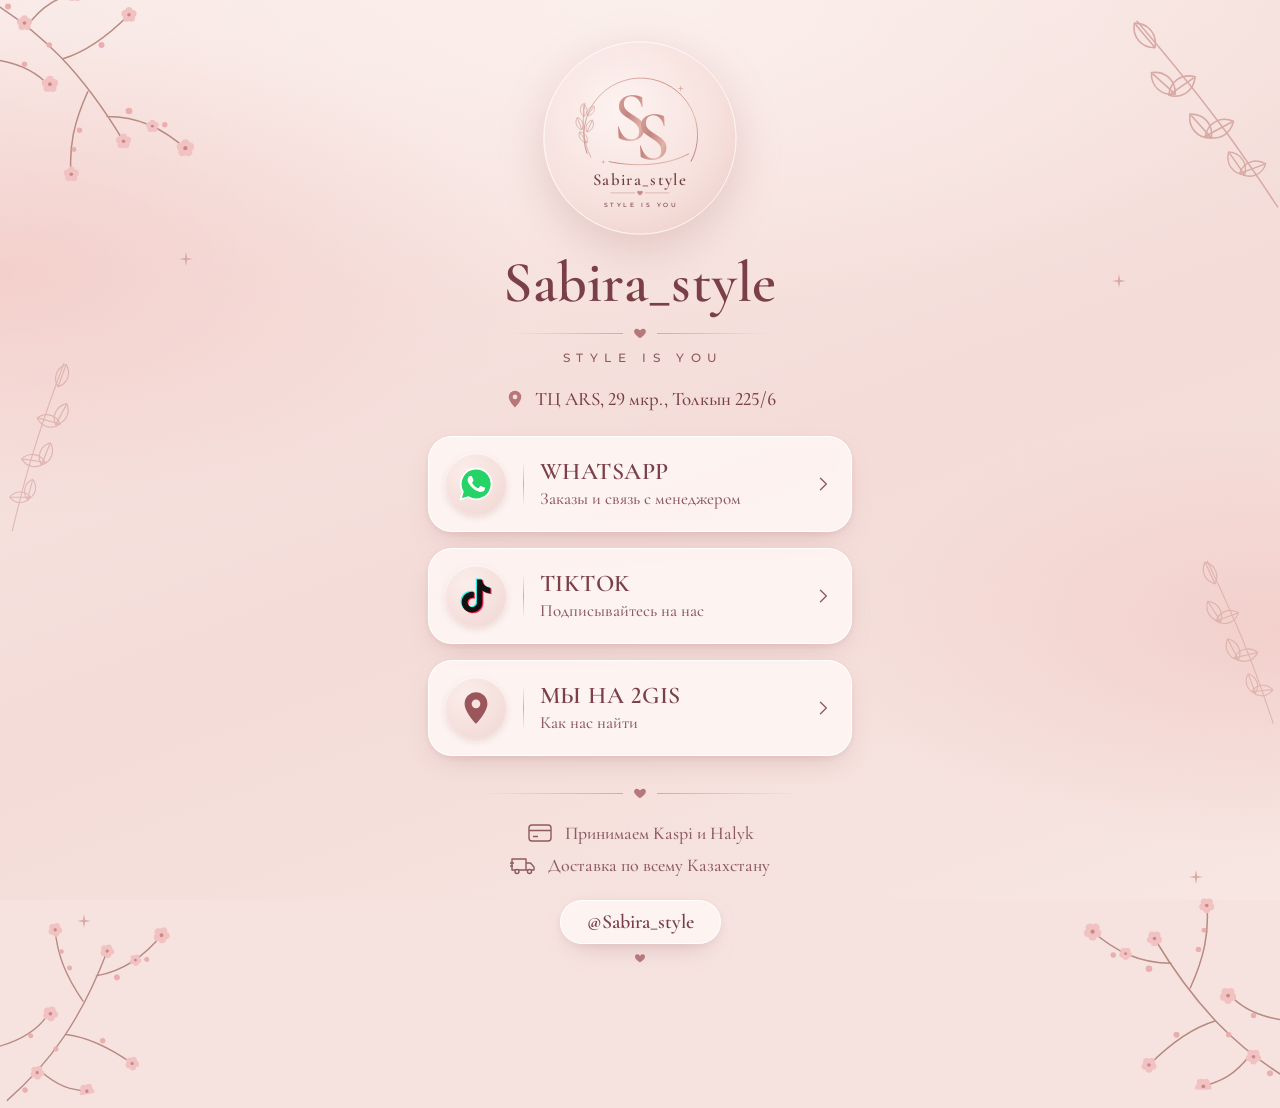
==== links/index.html @ 640ec7c0 "Add link-in-bio page (links/) Co-Authored-By: Claude Opus 5.5 <noreply@anthropic.com>" ====
<!doctype html>
<html lang="ru">
<head>
<meta charset="utf-8">
<meta name="viewport" content="width=device-width, initial-scale=1, viewport-fit=cover">
<title>Sabira_style — Style is you</title>
<meta name="description" content="Sabira_style · ТЦ ARS, 29 мкр., Толкын 225/6 · WhatsApp, TikTok, 2GIS · Kaspi и Halyk · Доставка по всему Казахстану">
<meta property="og:type" content="website">
<meta property="og:title" content="Sabira_style · Style is you">
<meta property="og:description" content="Заказы в WhatsApp · Доставка по всему Казахстану">
<meta property="og:url" content="https://aznagaliyevazhanna-lgtm.github.io/sabira-style/links/">
<meta property="og:image" content="https://aznagaliyevazhanna-lgtm.github.io/sabira-style/images/og.jpg">
<meta name="theme-color" content="#F6E3E0">
<link rel="icon" href="data:image/svg+xml,%3Csvg xmlns='http://www.w3.org/2000/svg' viewBox='0 0 64 64'%3E%3Ccircle cx='32' cy='32' r='32' fill='%23F4DAD6'/%3E%3Ctext x='32' y='44' text-anchor='middle' font-family='Georgia,serif' font-size='34' fill='%23A8676B'%3ESS%3C/text%3E%3C/svg%3E">
<link rel="apple-touch-icon" href="../images/icon-180.png">
<link rel="preconnect" href="https://fonts.googleapis.com">
<link rel="preconnect" href="https://fonts.gstatic.com" crossorigin>
<link href="https://fonts.googleapis.com/css2?family=Cormorant+Garamond:wght@500;600;700&family=Montserrat:wght@500&display=swap" rel="stylesheet">
<style>
  :root {
    --bg: #F6E3E0;
    --bg-2: #FBEFEC;
    --blush: #EFC9C4;
    --plum: #7A3F47;
    --plum-soft: #8E5A5F;
    --rose: #B8777A;
    --rose-light: #D9A9A4;
    --card: rgba(255, 249, 247, .78);
    --card-line: rgba(255, 255, 255, .9);
    --shadow: 0 10px 28px -12px rgba(150, 82, 86, .35), 0 2px 6px rgba(150, 82, 86, .08);
    --serif: "Cormorant Garamond", Georgia, "Times New Roman", serif;
    --sans: "Montserrat", system-ui, sans-serif;
  }
  * { box-sizing: border-box; margin: 0; padding: 0; }
  html { -webkit-text-size-adjust: 100%; }
  body {
    min-height: 100vh;
    min-height: 100dvh;
    font-family: var(--serif);
    color: var(--plum);
    background-color: var(--bg);
    background-image:
      radial-gradient(60% 40% at 0% 30%, rgba(239, 190, 186, .55), transparent 70%),
      radial-gradient(50% 35% at 100% 70%, rgba(239, 190, 186, .5), transparent 70%),
      radial-gradient(80% 50% at 50% 0%, var(--bg-2), transparent 70%),
      linear-gradient(160deg, #F9EAE7 0%, #F4DCD8 55%, #F7E6E2 100%);
    background-attachment: fixed;
    overflow-x: hidden;
    position: relative;
    font-variant-numeric: lining-nums;
  }

  /* ---------- декор ---------- */
  .deco { position: absolute; pointer-events: none; z-index: 0; color: var(--rose-light); }
  .deco--tl { top: -10px; left: -14px; width: 150px; }
  .deco--tr { top: 10px; right: -6px; width: 110px; transform: scaleX(-1); }
  .deco--bl { bottom: -8px; left: -12px; width: 140px; transform: scaleY(-1) rotate(10deg); }
  .deco--br { bottom: -6px; right: -12px; width: 150px; transform: scale(-1, -1); }
  .deco--ml { top: 34%; left: -22px; width: 80px; transform: rotate(-20deg); opacity: .75; }
  .deco--mr { top: 52%; right: -20px; width: 78px; transform: scaleX(-1) rotate(-15deg); opacity: .75; }
  .spark { position: absolute; width: 14px; color: var(--rose-light); pointer-events: none; z-index: 0; animation: twinkle 4s ease-in-out infinite; }
  @keyframes twinkle { 0%, 100% { opacity: .35; transform: scale(.85); } 50% { opacity: 1; transform: scale(1); } }

  /* ---------- страница ---------- */
  .page {
    position: relative; z-index: 1;
    max-width: 460px; margin: 0 auto;
    padding: 40px 18px 120px;
    display: flex; flex-direction: column; align-items: center; text-align: center;
  }

  .logo {
    width: 196px; height: 196px; border-radius: 50%;
    filter: drop-shadow(0 14px 22px rgba(160, 90, 92, .22));
  }
  .name {
    margin-top: 18px;
    font-size: clamp(44px, 13vw, 58px); font-weight: 600; line-height: 1;
    color: var(--plum); letter-spacing: .005em;
  }
  .divider { display: flex; align-items: center; gap: 10px; width: 100%; max-width: 260px; margin: 14px auto 10px; color: var(--rose); }
  .divider::before, .divider::after { content: ""; flex: 1; height: 1px; background: linear-gradient(90deg, transparent, var(--rose-light)); }
  .divider::after { background: linear-gradient(90deg, var(--rose-light), transparent); }
  .divider svg { width: 14px; height: 14px; flex: none; }
  .tagline { font-family: var(--sans); font-size: 12px; font-weight: 500; letter-spacing: .55em; padding-left: .55em; color: var(--plum-soft); }

  .address {
    display: inline-flex; align-items: center; gap: 10px;
    margin-top: 22px; font-size: 19px; font-weight: 500; color: var(--plum);
    text-decoration: none;
  }
  .address svg { width: 20px; height: 20px; flex: none; color: var(--rose); }

  /* ---------- кнопки ---------- */
  .links { list-style: none; width: 100%; margin-top: 26px; display: grid; gap: 16px; }
  .card {
    display: grid; grid-template-columns: auto 1px 1fr auto; align-items: center; gap: 16px;
    padding: 16px 18px 16px 16px;
    text-align: left; text-decoration: none; color: inherit;
    background: var(--card);
    border: 1px solid var(--card-line);
    border-radius: 24px;
    box-shadow: var(--shadow);
    -webkit-backdrop-filter: blur(6px); backdrop-filter: blur(6px);
    transition: transform .25s ease, box-shadow .25s ease, background .25s ease;
    -webkit-tap-highlight-color: transparent;
    opacity: 0; animation: rise .6s ease forwards;
  }
  .links li:nth-child(2) .card { animation-delay: .08s; }
  .links li:nth-child(3) .card { animation-delay: .16s; }
  @keyframes rise { from { opacity: 0; transform: translateY(12px); } to { opacity: 1; transform: none; } }
  .card:hover, .card:focus-visible { transform: translateY(-2px); background: rgba(255, 251, 250, .95); box-shadow: 0 16px 32px -14px rgba(150, 82, 86, .45), 0 2px 6px rgba(150, 82, 86, .1); }
  .card:active { transform: scale(.985); }
  .card:focus-visible { outline: 2px solid var(--rose); outline-offset: 3px; }

  .card__icon {
    width: 62px; height: 62px; border-radius: 50%;
    display: grid; place-items: center;
    background: radial-gradient(circle at 35% 30%, #FBEDEA, #F0D6D2);
    box-shadow: inset 0 1px 2px rgba(255, 255, 255, .9), 0 3px 8px -3px rgba(150, 82, 86, .3);
  }
  .card__icon svg { width: 36px; height: 36px; }
  .card__line { width: 1px; height: 44px; background: linear-gradient(transparent, var(--rose-light), transparent); }
  .card__title { display: block; font-size: 24px; font-weight: 600; letter-spacing: .02em; line-height: 1.1; text-transform: uppercase; }
  .card__sub { display: block; margin-top: 3px; font-size: 17px; font-weight: 500; color: var(--plum-soft); line-height: 1.25; }
  .card__arrow { width: 20px; height: 20px; color: var(--plum-soft); transition: transform .25s ease; }
  .card:hover .card__arrow { transform: translateX(3px); }

  /* ---------- низ ---------- */
  .divider--wide { max-width: 320px; margin-top: 30px; }
  .facts { list-style: none; margin-top: 12px; display: grid; gap: 10px; font-size: 18px; font-weight: 500; color: var(--plum-soft); }
  .facts li { display: flex; align-items: center; justify-content: center; gap: 12px; }
  .facts svg { width: 26px; height: 22px; flex: none; color: var(--plum-soft); }

  .handle {
    display: inline-block; margin-top: 24px;
    padding: 9px 26px; border-radius: 999px;
    font-size: 20px; font-weight: 600; color: var(--plum); text-decoration: none;
    background: var(--card); border: 1px solid var(--card-line); box-shadow: var(--shadow);
    transition: transform .25s ease;
  }
  .handle:hover { transform: translateY(-1px); }
  .heart-end { width: 12px; height: 12px; margin-top: 8px; color: var(--rose); }

  @media (max-width: 380px) {
    .card { gap: 12px; padding: 14px 14px 14px 12px; }
    .card__icon { width: 54px; height: 54px; }
    .card__icon svg { width: 32px; height: 32px; }
    .card__title { font-size: 21px; }
    .card__sub { font-size: 15.5px; }
    .address { font-size: 17px; }
    .facts { font-size: 16.5px; }
  }
  @media (min-width: 700px) {
    .deco--tl { width: 220px; } .deco--tr { width: 160px; } .deco--bl { width: 200px; } .deco--br { width: 220px; }
    .deco--ml, .deco--mr { width: 120px; }
  }
  @media (prefers-reduced-motion: reduce) {
    *, *::before, *::after { animation: none !important; transition: none !important; }
    .card { opacity: 1; }
  }
</style>
</head>
<body>

<!-- иконкалар / иконки -->
<svg width="0" height="0" style="position:absolute" aria-hidden="true">
  <defs>
    <linearGradient id="rg" x1="0" y1="0" x2="1" y2="1">
      <stop offset="0" stop-color="#E8B9AE"/><stop offset=".45" stop-color="#C4847F"/><stop offset=".7" stop-color="#E3B3A8"/><stop offset="1" stop-color="#A9696B"/>
    </linearGradient>
    <radialGradient id="disc" cx=".4" cy=".35" r=".75">
      <stop offset="0" stop-color="#FDF3F1"/><stop offset=".7" stop-color="#F6E0DC"/><stop offset="1" stop-color="#EECFCA"/>
    </radialGradient>
  </defs>
  <symbol id="heart" viewBox="0 0 24 24"><path fill="currentColor" d="M12 21s-7.5-4.6-9.6-9.3C.9 8.3 3 4.5 6.6 4.5c2.2 0 3.6 1.2 5.4 3.1 1.8-1.9 3.2-3.1 5.4-3.1 3.6 0 5.7 3.8 4.2 7.2C19.5 16.4 12 21 12 21z"/></symbol>
  <symbol id="pin" viewBox="0 0 24 24"><path fill="currentColor" d="M12 2a7.5 7.5 0 0 0-7.5 7.5C4.5 15 12 22 12 22s7.5-7 7.5-12.5A7.5 7.5 0 0 0 12 2zm0 10.3a2.8 2.8 0 1 1 0-5.6 2.8 2.8 0 0 1 0 5.6z"/></symbol>
  <symbol id="chev" viewBox="0 0 24 24"><path d="M9 5l7 7-7 7" fill="none" stroke="currentColor" stroke-width="1.6" stroke-linecap="round" stroke-linejoin="round"/></symbol>
  <symbol id="spark" viewBox="-10 -10 20 20"><path fill="currentColor" d="M0-10 1.6-1.6 10 0 1.6 1.6 0 10-1.6 1.6-10 0-1.6-1.6z"/></symbol>
  <symbol id="leaf" viewBox="-6 -18 12 18"><path d="M0 0C-6-5-6-13 0-18 6-13 6-5 0 0zM0 0V-17" fill="none" stroke="currentColor" stroke-width=".9"/></symbol>
  <symbol id="flower" viewBox="-6 -6 12 12">
    <g fill="#F2C2C3"><circle cx="0" cy="-3" r="2.6"/><circle cx="2.9" cy="-.9" r="2.6"/><circle cx="1.8" cy="2.5" r="2.6"/><circle cx="-1.8" cy="2.5" r="2.6"/><circle cx="-2.9" cy="-.9" r="2.6"/></g>
    <circle r="1.3" fill="#C98A86"/>
  </symbol>
  <symbol id="sprig" viewBox="0 0 120 150">
    <path d="M6 148C30 112 52 78 112 8" fill="none" stroke="currentColor" stroke-width="1.1"/>
    <use href="#leaf" x="18" y="108" width="14" height="22" transform="rotate(-70 25 119)"/>
    <use href="#leaf" x="30" y="104" width="14" height="22" transform="rotate(35 37 115)"/>
    <use href="#leaf" x="42" y="76" width="16" height="26" transform="rotate(-62 50 89)"/>
    <use href="#leaf" x="56" y="74" width="16" height="26" transform="rotate(42 64 87)"/>
    <use href="#leaf" x="70" y="44" width="16" height="26" transform="rotate(-55 78 57)"/>
    <use href="#leaf" x="84" y="42" width="16" height="26" transform="rotate(48 92 55)"/>
    <use href="#leaf" x="98" y="6" width="16" height="26" transform="rotate(40 106 19)"/>
  </symbol>
  <symbol id="blossom" viewBox="0 0 160 170">
    <path d="M0 6C40 30 70 60 100 110M30 26C42 10 52 6 66 2M56 50C76 44 92 30 104 18M74 74C64 96 60 114 62 136M88 92C110 92 128 100 146 116M2 50C20 52 36 58 46 70" fill="none" stroke="#B88A80" stroke-width="1.1" stroke-linecap="round"/>
    <g>
      <use href="#flower" x="58" y="-4" width="13" height="13"/><use href="#flower" x="98" y="12" width="12" height="12"/>
      <use href="#flower" x="22" y="18" width="12" height="12"/><use href="#flower" x="40" y="62" width="13" height="13"/>
      <use href="#flower" x="56" y="128" width="12" height="12"/><use href="#flower" x="138" y="108" width="14" height="14"/>
      <use href="#flower" x="94" y="104" width="12" height="12"/><use href="#flower" x="116" y="94" width="10" height="10"/>
    </g>
    <g fill="#E9AFAF"><circle cx="16" cy="12" r="2.2"/><circle cx="46" cy="40" r="2"/><circle cx="84" cy="40" r="2.2"/><circle cx="68" cy="102" r="2"/><circle cx="104" cy="88" r="2.4"/><circle cx="28" cy="54" r="2"/><circle cx="64" cy="116" r="1.8"/><circle cx="130" cy="98" r="2"/></g>
  </symbol>
</svg>

<!-- декор -->
<svg class="deco deco--tl" viewBox="0 0 160 170" aria-hidden="true"><use href="#blossom"/></svg>
<svg class="deco deco--tr" viewBox="0 0 120 150" aria-hidden="true"><use href="#sprig"/></svg>
<svg class="deco deco--ml" viewBox="0 0 120 150" aria-hidden="true"><use href="#sprig"/></svg>
<svg class="deco deco--mr" viewBox="0 0 120 150" aria-hidden="true"><use href="#sprig"/></svg>
<svg class="deco deco--bl" viewBox="0 0 160 170" aria-hidden="true"><use href="#blossom"/></svg>
<svg class="deco deco--br" viewBox="0 0 160 170" aria-hidden="true"><use href="#blossom"/></svg>
<svg class="spark" style="top:17%;left:14%" aria-hidden="true"><use href="#spark"/></svg>
<svg class="spark" style="top:19%;right:12%;animation-delay:1.3s" aria-hidden="true"><use href="#spark"/></svg>
<svg class="spark" style="top:78%;left:6%;animation-delay:2.1s" aria-hidden="true"><use href="#spark"/></svg>
<svg class="spark" style="top:74%;right:6%;animation-delay:.7s" aria-hidden="true"><use href="#spark"/></svg>

<main class="page">

  <!-- логотип -->
  <svg class="logo" viewBox="0 0 200 200" role="img" aria-label="Sabira_style — Style is you">
    <circle cx="100" cy="100" r="99" fill="url(#disc)"/>
    <circle cx="100" cy="100" r="98" fill="none" stroke="#fff" stroke-opacity=".8"/>
    <path d="M46 116A58 58 0 1 1 152 124" fill="none" stroke="url(#rg)" stroke-width=".9"/>
    <g color="#D3A39D">
      <use href="#leaf" x="38" y="92" width="9" height="15" transform="rotate(-35 42 100)"/>
      <use href="#leaf" x="34" y="78" width="9" height="15" transform="rotate(-20 38 86)"/>
      <use href="#leaf" x="44" y="80" width="9" height="15" transform="rotate(25 48 88)"/>
      <use href="#leaf" x="38" y="64" width="9" height="15" transform="rotate(-5 42 72)"/>
      <use href="#leaf" x="46" y="66" width="8" height="13" transform="rotate(35 50 72)"/>
      <path d="M50 120C42 104 40 86 44 64" fill="none" stroke="#D3A39D" stroke-width=".8"/>
    </g>
    <use href="#spark" x="138" y="46" width="7" height="7" color="#D9A9A4"/>
    <use href="#spark" x="60" y="122" width="5" height="5" color="#D9A9A4"/>
    <text x="90" y="102" text-anchor="middle" font-family="Cormorant Garamond, Georgia, serif" font-size="72" font-weight="500" fill="url(#rg)">S</text>
    <text x="113" y="121" text-anchor="middle" font-family="Cormorant Garamond, Georgia, serif" font-size="72" font-weight="500" fill="url(#rg)">S</text>
    <path d="M68 124C96 130 128 128 150 116" fill="none" stroke="url(#rg)" stroke-width="1"/>
    <text x="100" y="148" text-anchor="middle" font-family="Cormorant Garamond, Georgia, serif" font-size="17" font-weight="600" letter-spacing="1.4" fill="#6F3E44">Sabira_style</text>
    <path d="M70 156H95M105 156H130" stroke="#D3A39D" stroke-width=".7"/>
    <use href="#heart" x="96.5" y="152.5" width="7" height="7" color="#C98A86"/>
    <text x="101" y="170" text-anchor="middle" font-family="Montserrat, sans-serif" font-size="6" font-weight="500" letter-spacing="2.6" fill="#6F3E44">STYLE IS YOU</text>
  </svg>

  <h1 class="name">Sabira_style</h1>
  <div class="divider" aria-hidden="true"><svg><use href="#heart"/></svg></div>
  <p class="tagline">STYLE IS YOU</p>

  <a class="address" id="address" target="_blank" rel="noopener">
    <svg aria-hidden="true"><use href="#pin"/></svg>
    <span>ТЦ ARS, 29 мкр., Толкын 225/6</span>
  </a>

  <ul class="links">
    <li>
      <a class="card" id="whatsapp" target="_blank" rel="noopener">
        <span class="card__icon">
          <svg viewBox="0 0 24 24" aria-hidden="true">
            <path d="M12 1.8A10.2 10.2 0 0 0 3.2 17.1L1.8 22.2l5.2-1.4A10.2 10.2 0 1 0 12 1.8z" fill="#25D366" stroke="#fff" stroke-width="1.2" stroke-linejoin="round"/>
            <path fill="#fff" d="M17.3 14.3c-.3-.1-1.7-.8-1.9-.9-.3-.1-.5-.1-.7.1l-.9 1.1c-.2.2-.3.2-.6.1-.3-.1-1.2-.4-2.2-1.4-.8-.7-1.4-1.6-1.5-1.9-.2-.3 0-.4.1-.6l.4-.5.3-.5c.1-.2 0-.3 0-.5l-.9-2.1c-.2-.5-.5-.5-.7-.5h-.6c-.2 0-.5.1-.7.3-.3.3-1 .9-1 2.3s1 2.7 1.2 2.9c.1.2 2 3.1 4.9 4.3.7.3 1.2.5 1.6.6.7.2 1.3.2 1.8.1.6-.1 1.7-.7 1.9-1.4.2-.7.2-1.2.2-1.4-.1-.1-.3-.2-.6-.3z"/>
          </svg>
        </span>
        <span class="card__line"></span>
        <span><span class="card__title">WhatsApp</span><span class="card__sub">Заказы и связь с менеджером</span></span>
        <svg class="card__arrow" aria-hidden="true"><use href="#chev"/></svg>
      </a>
    </li>
    <li>
      <a class="card" id="tiktok" target="_blank" rel="noopener">
        <span class="card__icon">
          <svg viewBox="-1 -1 26 26" aria-hidden="true">
            <defs><path id="tt" d="M12.5 0h3.9c.1 1.5.6 3.1 1.8 4.2 1.1 1.1 2.7 1.6 4.2 1.8v4c-1.4 0-2.9-.3-4.2-1-.6-.3-1.1-.6-1.6-.9v8.7c-.1 1.4-.5 2.8-1.3 3.9-1.3 1.9-3.6 3.2-5.9 3.2-1.4.1-2.9-.3-4.1-1-2-1.2-3.4-3.4-3.6-5.7v-1.5c.2-1.9 1.1-3.7 2.6-5 1.7-1.4 4-2.1 6.1-1.7v4.4c-1-.3-2.1-.2-3 .4-.6.4-1.1 1-1.4 1.8-.2.5-.1 1.1-.1 1.6.2 1.6 1.8 3 3.5 2.9 1.1 0 2.2-.7 2.8-1.6.2-.3.4-.7.4-1.1.1-1.8.1-3.6.1-5.4V0z"/></defs>
            <use href="#tt" fill="#25F4EE" transform="translate(-.8 -.6)"/>
            <use href="#tt" fill="#FE2C55" transform="translate(.8 .6)"/>
            <use href="#tt" fill="#111"/>
          </svg>
        </span>
        <span class="card__line"></span>
        <span><span class="card__title">TikTok</span><span class="card__sub">Подписывайтесь на нас</span></span>
        <svg class="card__arrow" aria-hidden="true"><use href="#chev"/></svg>
      </a>
    </li>
    <li>
      <a class="card" id="gis" target="_blank" rel="noopener">
        <span class="card__icon">
          <svg viewBox="0 0 24 24" aria-hidden="true">
            <path fill="#9B565C" d="M12 1.5a7.6 7.6 0 0 0-7.6 7.6c0 5.7 7.6 13.4 7.6 13.4s7.6-7.7 7.6-13.4A7.6 7.6 0 0 0 12 1.5z"/>
            <circle cx="12" cy="9.2" r="2.9" fill="#F7E3E0"/>
          </svg>
        </span>
        <span class="card__line"></span>
        <span><span class="card__title">Мы на 2GIS</span><span class="card__sub">Как нас найти</span></span>
        <svg class="card__arrow" aria-hidden="true"><use href="#chev"/></svg>
      </a>
    </li>
  </ul>

  <div class="divider divider--wide" aria-hidden="true"><svg><use href="#heart"/></svg></div>

  <ul class="facts">
    <li>
      <svg viewBox="0 0 26 22" aria-hidden="true"><g fill="none" stroke="currentColor" stroke-width="1.4"><rect x="2" y="3" width="22" height="16" rx="3"/><path d="M2 8.5h22M6 14.5h5"/></g></svg>
      Принимаем Kaspi и Halyk
    </li>
    <li>
      <svg viewBox="0 0 26 22" aria-hidden="true"><g fill="none" stroke="currentColor" stroke-width="1.4" stroke-linejoin="round"><path d="M2 5h14v11H2zM16 9h4.5l3.5 4v3h-8"/><circle cx="7" cy="17.5" r="2" fill="#F6E3E0"/><circle cx="19.5" cy="17.5" r="2" fill="#F6E3E0"/><path d="M0 9h4M0 12h3"/></g></svg>
      Доставка по всему Казахстану
    </li>
  </ul>

  <a class="handle" id="instagram" target="_blank" rel="noopener">@Sabira_style</a>
  <svg class="heart-end" aria-hidden="true"><use href="#heart"/></svg>
</main>

<script>
  /* ============================================================
     СІЛТЕМЕЛЕР / ССЫЛКИ — тек осы жерді өзгертіңіз
     ============================================================ */
  const LINKS = {
    whatsapp:  "77782282491",                              // нөмір, + белгісіз / номер без +
    waMessage: "Здравствуйте! Пишу по поводу заказа 🌸",   // WhatsApp-та дайын хабарлама / готовое сообщение
    tiktok:    "https://www.tiktok.com/@sabira_style",
    gis:       "https://2gis.kz/aktau/search/ТЦ ARS",       // 2GIS-тегі нақты бутик сілтемесін қойыңыз / вставьте точную ссылку на бутик
    instagram: "https://instagram.com/sabira_style"
  };

  const set = (id, url) => { document.getElementById(id).href = url; };
  set("whatsapp", "https://wa.me/" + LINKS.whatsapp + "?text=" + encodeURIComponent(LINKS.waMessage));
  set("tiktok", LINKS.tiktok);
  set("gis", encodeURI(LINKS.gis));
  set("address", encodeURI(LINKS.gis));
  set("instagram", LINKS.instagram);
</script>
</body>
</html>
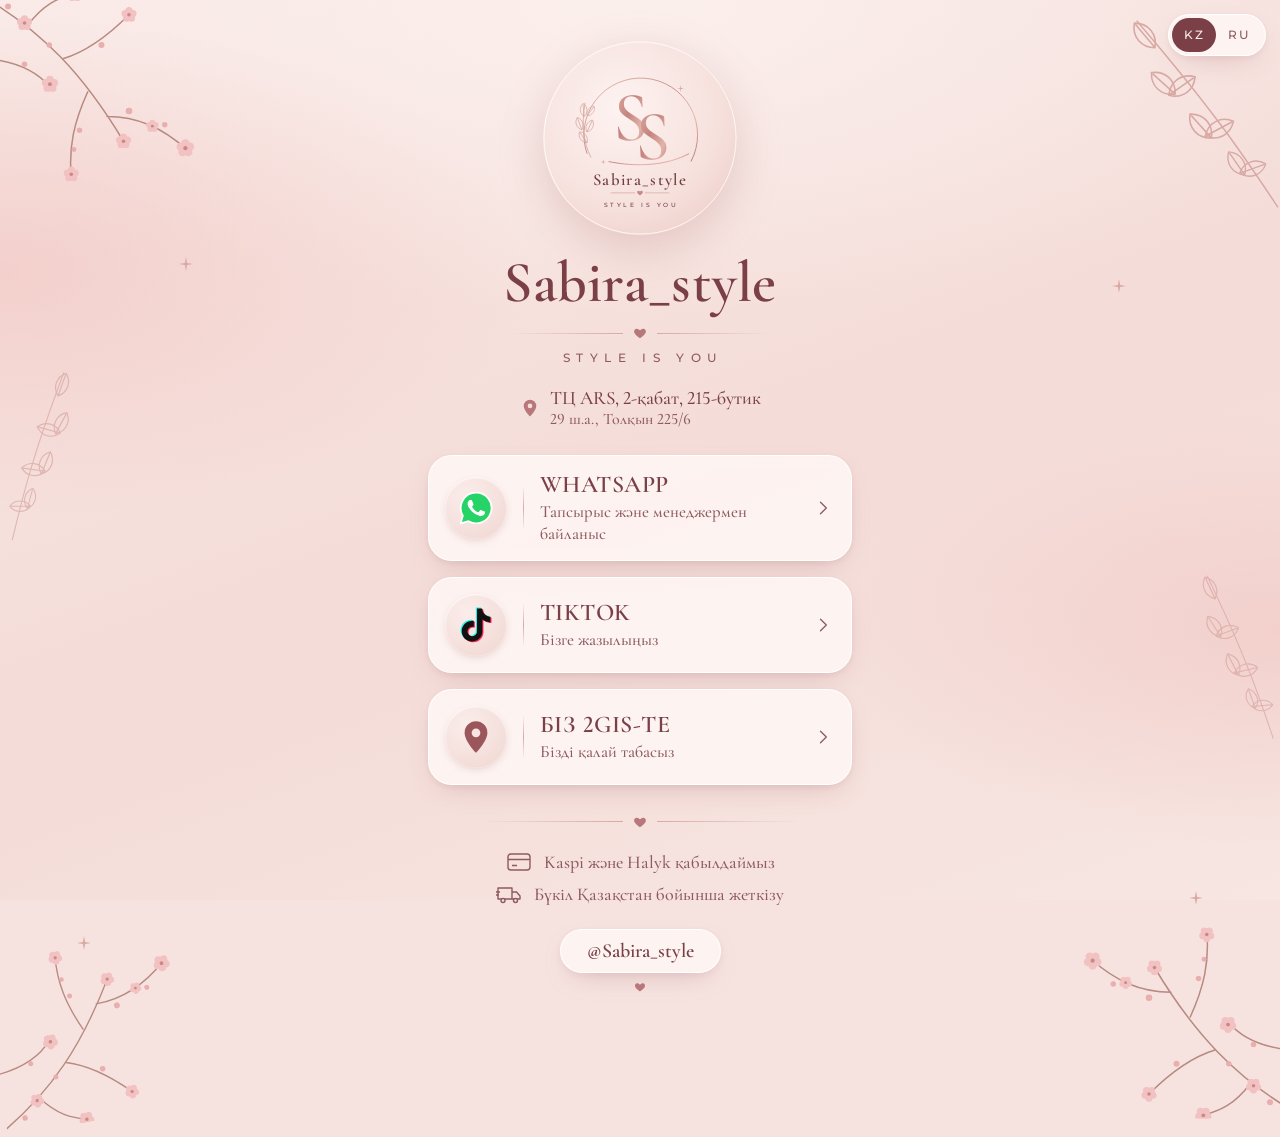
==== commit 7b259c32: "links: KZ/RU language switch, boutique floor and number in address Co-Authored-By: Claude Opus 5.5 <" ====
--- a/links/index.html
+++ b/links/index.html
@@ -1,13 +1,13 @@
 <!doctype html>
-<html lang="ru">
+<html lang="kk">
 <head>
 <meta charset="utf-8">
 <meta name="viewport" content="width=device-width, initial-scale=1, viewport-fit=cover">
 <title>Sabira_style — Style is you</title>
-<meta name="description" content="Sabira_style · ТЦ ARS, 29 мкр., Толкын 225/6 · WhatsApp, TikTok, 2GIS · Kaspi и Halyk · Доставка по всему Казахстану">
+<meta name="description" content="Sabira_style · ТЦ ARS, 2 этаж, бутик 215, Ақтау · WhatsApp, TikTok, 2GIS · Kaspi, Halyk · Бүкіл Қазақстан бойынша жеткізу · Доставка по всему Казахстану">
 <meta property="og:type" content="website">
 <meta property="og:title" content="Sabira_style · Style is you">
-<meta property="og:description" content="Заказы в WhatsApp · Доставка по всему Казахстану">
+<meta property="og:description" content="Тапсырыс WhatsApp арқылы · Заказы в WhatsApp">
 <meta property="og:url" content="https://aznagaliyevazhanna-lgtm.github.io/sabira-style/links/">
 <meta property="og:image" content="https://aznagaliyevazhanna-lgtm.github.io/sabira-style/images/og.jpg">
 <meta name="theme-color" content="#F6E3E0">
@@ -90,6 +90,8 @@
     text-decoration: none;
   }
   .address svg { width: 20px; height: 20px; flex: none; color: var(--rose); }
+  .address__text { display: flex; flex-direction: column; text-align: left; line-height: 1.2; }
+  .address__sub { font-size: .84em; color: var(--plum-soft); }
 
   /* ---------- кнопки ---------- */
   .links { list-style: none; width: 100%; margin-top: 26px; display: grid; gap: 16px; }
@@ -125,6 +127,22 @@
   .card__sub { display: block; margin-top: 3px; font-size: 17px; font-weight: 500; color: var(--plum-soft); line-height: 1.25; }
   .card__arrow { width: 20px; height: 20px; color: var(--plum-soft); transition: transform .25s ease; }
   .card:hover .card__arrow { transform: translateX(3px); }
+
+  /* ---------- тіл / язык ---------- */
+  .lang {
+    position: absolute; top: 14px; right: 14px; z-index: 2;
+    display: flex; padding: 3px; border-radius: 999px;
+    background: var(--card); border: 1px solid var(--card-line); box-shadow: var(--shadow);
+    -webkit-backdrop-filter: blur(6px); backdrop-filter: blur(6px);
+  }
+  .lang button {
+    min-width: 44px; min-height: 34px; padding: 0 12px; border: 0; border-radius: 999px;
+    font: 500 12px/1 var(--sans); letter-spacing: .12em; color: var(--plum-soft);
+    background: transparent; cursor: pointer; -webkit-tap-highlight-color: transparent;
+    transition: background .25s ease, color .25s ease;
+  }
+  .lang button.on { background: var(--plum); color: #FBEFEC; }
+  .lang button:focus-visible { outline: 2px solid var(--rose); outline-offset: 2px; }
 
   /* ---------- низ ---------- */
   .divider--wide { max-width: 320px; margin-top: 30px; }
@@ -216,6 +234,11 @@
 <svg class="spark" style="top:78%;left:6%;animation-delay:2.1s" aria-hidden="true"><use href="#spark"/></svg>
 <svg class="spark" style="top:74%;right:6%;animation-delay:.7s" aria-hidden="true"><use href="#spark"/></svg>
 
+<div class="lang" role="group" aria-label="Тіл / Язык">
+  <button type="button" data-lang="kz">KZ</button>
+  <button type="button" data-lang="ru">RU</button>
+</div>
+
 <main class="page">
 
   <!-- логотип -->
@@ -248,7 +271,7 @@
 
   <a class="address" id="address" target="_blank" rel="noopener">
     <svg aria-hidden="true"><use href="#pin"/></svg>
-    <span>ТЦ ARS, 29 мкр., Толкын 225/6</span>
+    <span class="address__text"><span data-i18n="address">ТЦ ARS, 2-қабат, 215-бутик</span><span class="address__sub" data-i18n="street">29 ш.а., Толқын 225/6</span></span>
   </a>
 
   <ul class="links">
@@ -261,7 +284,7 @@
           </svg>
         </span>
         <span class="card__line"></span>
-        <span><span class="card__title">WhatsApp</span><span class="card__sub">Заказы и связь с менеджером</span></span>
+        <span><span class="card__title">WhatsApp</span><span class="card__sub" data-i18n="wa_sub">Тапсырыс және менеджермен байланыс</span></span>
         <svg class="card__arrow" aria-hidden="true"><use href="#chev"/></svg>
       </a>
     </li>
@@ -276,7 +299,7 @@
           </svg>
         </span>
         <span class="card__line"></span>
-        <span><span class="card__title">TikTok</span><span class="card__sub">Подписывайтесь на нас</span></span>
+        <span><span class="card__title">TikTok</span><span class="card__sub" data-i18n="tt_sub">Бізге жазылыңыз</span></span>
         <svg class="card__arrow" aria-hidden="true"><use href="#chev"/></svg>
       </a>
     </li>
@@ -289,7 +312,7 @@
           </svg>
         </span>
         <span class="card__line"></span>
-        <span><span class="card__title">Мы на 2GIS</span><span class="card__sub">Как нас найти</span></span>
+        <span><span class="card__title" data-i18n="gis_title">Біз 2GIS-те</span><span class="card__sub" data-i18n="gis_sub">Бізді қалай табасыз</span></span>
         <svg class="card__arrow" aria-hidden="true"><use href="#chev"/></svg>
       </a>
     </li>
@@ -300,11 +323,11 @@
   <ul class="facts">
     <li>
       <svg viewBox="0 0 26 22" aria-hidden="true"><g fill="none" stroke="currentColor" stroke-width="1.4"><rect x="2" y="3" width="22" height="16" rx="3"/><path d="M2 8.5h22M6 14.5h5"/></g></svg>
-      Принимаем Kaspi и Halyk
+      <span data-i18n="pay">Kaspi және Halyk қабылдаймыз</span>
     </li>
     <li>
       <svg viewBox="0 0 26 22" aria-hidden="true"><g fill="none" stroke="currentColor" stroke-width="1.4" stroke-linejoin="round"><path d="M2 5h14v11H2zM16 9h4.5l3.5 4v3h-8"/><circle cx="7" cy="17.5" r="2" fill="#F6E3E0"/><circle cx="19.5" cy="17.5" r="2" fill="#F6E3E0"/><path d="M0 9h4M0 12h3"/></g></svg>
-      Доставка по всему Казахстану
+      <span data-i18n="delivery">Бүкіл Қазақстан бойынша жеткізу</span>
     </li>
   </ul>
 
@@ -318,14 +341,64 @@
      ============================================================ */
   const LINKS = {
     whatsapp:  "77782282491",                              // нөмір, + белгісіз / номер без +
-    waMessage: "Здравствуйте! Пишу по поводу заказа 🌸",   // WhatsApp-та дайын хабарлама / готовое сообщение
-    tiktok:    "https://www.tiktok.com/@sabira_style",
-    gis:       "https://2gis.kz/aktau/search/ТЦ ARS",       // 2GIS-тегі нақты бутик сілтемесін қойыңыз / вставьте точную ссылку на бутик
+    waMessage: {                                           // WhatsApp-та дайын хабарлама / готовое сообщение
+      kz: "Сәлеметсіз бе! Тапсырыс бойынша жазып отырмын 🌸",
+      ru: "Здравствуйте! Пишу по поводу заказа 🌸"
+    },
+    tiktok:    "https://www.tiktok.com/@sabira.style.shop",
+    gis:       "https://2gis.kz/aktau/geo/70000001101135467", // 2GIS-тегі бутик / бутик в 2GIS
     instagram: "https://instagram.com/sabira_style"
   };
 
+  /* ============================================================
+     МӘТІНДЕР / ТЕКСТЫ — қазақша және орысша / на казахском и русском
+     ============================================================ */
+  const T = {
+    kz: {
+      address:   "ТЦ ARS, 2-қабат, 215-бутик",
+      street:    "29 ш.а., Толқын 225/6",
+      wa_sub:    "Тапсырыс және менеджермен байланыс",
+      tt_sub:    "Бізге жазылыңыз",
+      gis_title: "Біз 2GIS-те",
+      gis_sub:   "Бізді қалай табасыз",
+      pay:       "Kaspi және Halyk қабылдаймыз",
+      delivery:  "Бүкіл Қазақстан бойынша жеткізу"
+    },
+    ru: {
+      address:   "ТЦ ARS, 2 этаж, бутик 215",
+      street:    "29 мкр., Толкын 225/6",
+      wa_sub:    "Заказы и связь с менеджером",
+      tt_sub:    "Подписывайтесь на нас",
+      gis_title: "Мы на 2GIS",
+      gis_sub:   "Как нас найти",
+      pay:       "Принимаем Kaspi и Halyk",
+      delivery:  "Доставка по всему Казахстану"
+    }
+  };
+
   const set = (id, url) => { document.getElementById(id).href = url; };
-  set("whatsapp", "https://wa.me/" + LINKS.whatsapp + "?text=" + encodeURIComponent(LINKS.waMessage));
+
+  // Тіл таңдауы негізгі сайтпен ортақ сақталады / выбор языка общий с основным сайтом
+  let lang = "kz";
+  try { lang = localStorage.getItem("ss-lang") || "kz"; } catch (e) {}
+  if (!T[lang]) lang = "kz";
+
+  function applyLang() {
+    document.documentElement.lang = lang === "kz" ? "kk" : "ru";
+    document.querySelectorAll("[data-i18n]").forEach(el => { el.textContent = T[lang][el.dataset.i18n]; });
+    document.querySelectorAll("[data-lang]").forEach(b => {
+      b.classList.toggle("on", b.dataset.lang === lang);
+      b.setAttribute("aria-pressed", b.dataset.lang === lang);
+    });
+    set("whatsapp", "https://wa.me/" + LINKS.whatsapp + "?text=" + encodeURIComponent(LINKS.waMessage[lang]));
+  }
+  document.querySelectorAll("[data-lang]").forEach(b => b.addEventListener("click", () => {
+    lang = b.dataset.lang;
+    try { localStorage.setItem("ss-lang", lang); } catch (e) {}
+    applyLang();
+  }));
+  applyLang();
+
   set("tiktok", LINKS.tiktok);
   set("gis", encodeURI(LINKS.gis));
   set("address", encodeURI(LINKS.gis));
